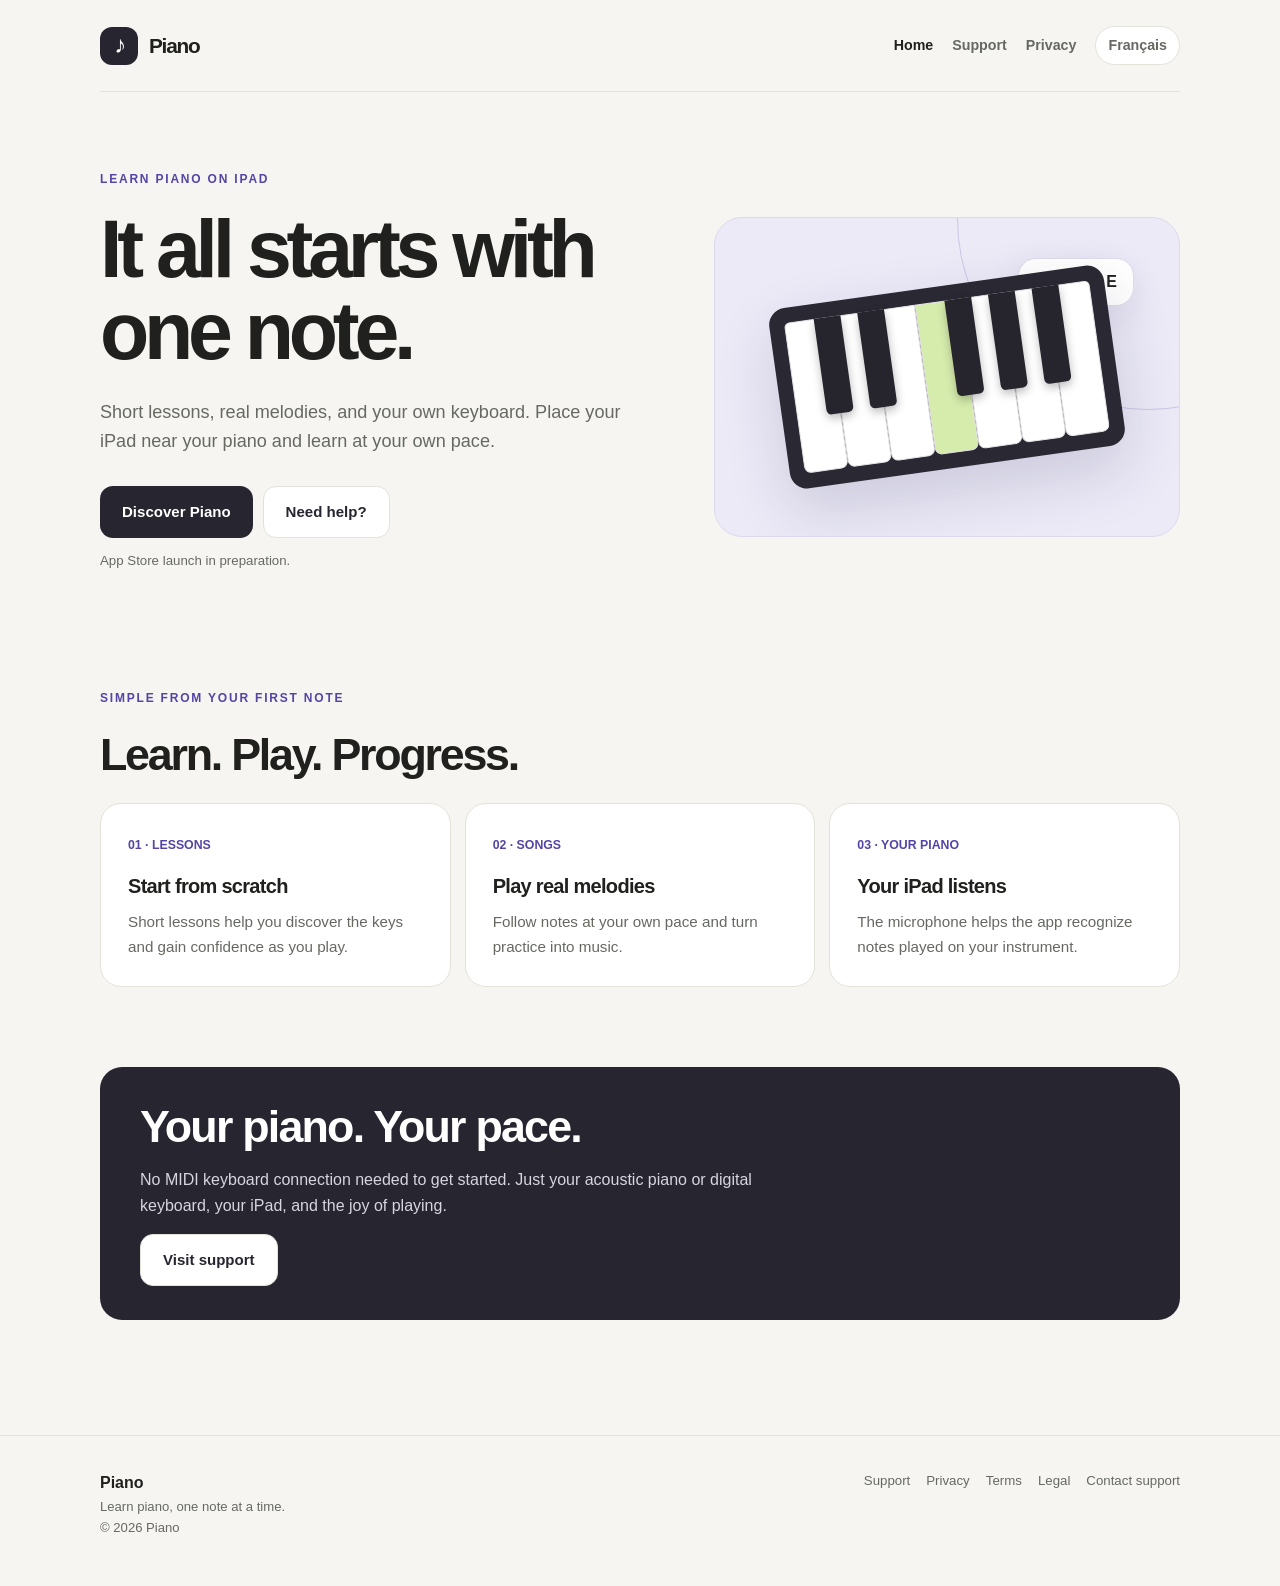
==== piano/en/index.html @ dfc25832 "Add bilingual Piano marketing, support, and legal site" ====
<!doctype html><html lang="en"><head><meta charset="utf-8"><meta name="viewport" content="width=device-width,initial-scale=1"><meta name="theme-color" content="#f6f5f2"><meta name="description" content="Learn piano with short lessons, guided songs, and real-time note recognition on your iPad."><title>Learn Piano by Playing · Piano</title><link rel="stylesheet" href="../styles.css"><link rel="canonical" href="https://maximousse2a.github.io/piano/en/index.html"><link rel="alternate" hreflang="fr" href="https://maximousse2a.github.io/piano/fr/index.html"><link rel="alternate" hreflang="en" href="https://maximousse2a.github.io/piano/en/index.html"></head><body><div class="wrap"><nav class="nav" aria-label="Main navigation"><a class="brand" href="index.html"><span class="logo" aria-hidden="true">♪</span><span>Piano</span></a><div class="menu"><a aria-current="page" href="index.html">Home</a><a  href="support.html">Support</a><a  href="privacy.html">Privacy</a><a class="lang" href="../fr/index.html" lang="fr">Français</a></div></nav></div><main class="wrap"><div class="hero"><div><p class="eyebrow">Learn piano on iPad</p><h1>It all starts with one note.</h1><p class="lead">Short lessons, real melodies, and your own keyboard. Place your iPad near your piano and learn at your own pace.</p><div class="actions"><a href="#how-it-works" class="button">Discover Piano</a><a href="support.html" class="button alt">Need help?</a></div><p class="status">App Store launch in preparation.</p></div><div class="stage" aria-label="Illustration d'un clavier de piano"><div class="floating">♪ &nbsp; C · D · E</div><div class="piano" aria-hidden="true"><div class="key black"></div><div class="key black"></div><div class="key"></div><div class="key black active"></div><div class="key black"></div><div class="key black"></div><div class="key"></div></div></div></div><section id="how-it-works" class="section"><p class="eyebrow">Simple from your first note</p><h2>Learn. Play. Progress.</h2><div class="grid"><article class="feature"><span class="num">01 · LESSONS</span><h3>Start from scratch</h3><p>Short lessons help you discover the keys and gain confidence as you play.</p></article><article class="feature"><span class="num">02 · SONGS</span><h3>Play real melodies</h3><p>Follow notes at your own pace and turn practice into music.</p></article><article class="feature"><span class="num">03 · YOUR PIANO</span><h3>Your iPad listens</h3><p>The microphone helps the app recognize notes played on your instrument.</p></article></div></section><section class="section"><div class="callout"><h2>Your piano. Your pace.</h2><p>No MIDI keyboard connection needed to get started. Just your acoustic piano or digital keyboard, your iPad, and the joy of playing.</p><a href="support.html" class="button alt">Visit support</a></div></section></main><footer><div class="wrap footrow"><div><strong>Piano</strong><div class="small">Learn piano, one note at a time.</div><div class="small">© 2026 Piano</div></div><div class="footlinks"><a href="support.html">Support</a><a href="privacy.html">Privacy</a><a href="terms.html">Terms</a><a href="legal.html">Legal</a><a href="mailto:maxime.pietri@icloud.com">Contact support</a></div></div></footer></body></html>
---- piano/styles.css ----
:root{--bg:#f6f5f2;--paper:#fff;--text:#20211e;--muted:#666962;--line:#e3e2da;--ink:#262530;--violet:#5445a5;--pale:#eceaf7;--lime:#d6ecad}
*{box-sizing:border-box}html{scroll-behavior:smooth}body{margin:0;background:var(--bg);color:var(--text);font-family:-apple-system,BlinkMacSystemFont,"Segoe UI",Inter,Arial,sans-serif;line-height:1.6}
a{color:var(--violet);text-underline-offset:3px}.wrap{width:min(1080px,calc(100% - 40px));margin:auto}.nav{display:flex;align-items:center;justify-content:space-between;gap:22px;min-height:92px;border-bottom:1px solid var(--line)}.brand{display:inline-flex;align-items:center;gap:11px;font-weight:800;font-size:1.3rem;letter-spacing:-.06em;color:var(--text);text-decoration:none}.logo{display:inline-flex;align-items:center;justify-content:center;width:38px;height:38px;border-radius:12px;background:var(--ink);color:#fff;font-size:1.5rem;letter-spacing:-.08em}.menu{display:flex;align-items:center;gap:19px;flex-wrap:wrap}.menu a{font-size:.89rem;color:var(--muted);text-decoration:none;font-weight:650}.menu a:hover,.menu a[aria-current=page]{color:var(--text)}.lang{border:1px solid var(--line);background:white;border-radius:100px;padding:7px 12px}
.hero{display:grid;grid-template-columns:1.2fr 1fr;align-items:center;gap:55px;min-height:550px;padding:78px 0 95px}.eyebrow{text-transform:uppercase;letter-spacing:.15em;color:var(--violet);font-size:.75rem;font-weight:800;margin:0 0 20px}.hero h1{font-size:clamp(3.1rem,6.3vw,5.3rem);line-height:1.01;letter-spacing:-.065em;margin:0 0 26px}.lead{font-size:1.13rem;color:var(--muted);max-width:560px;margin:0 0 28px}.button{display:inline-flex;align-items:center;justify-content:center;padding:13px 22px;border-radius:13px;text-decoration:none;font-weight:700;font-size:.94rem;background:var(--ink);color:#fff}.button.alt{background:#fff;color:var(--ink);border:1px solid var(--line)}.actions{display:flex;flex-wrap:wrap;gap:10px;margin-top:30px}.status{font-size:.83rem;color:var(--muted);margin-top:12px}.stage{background:var(--pale);border:1px solid #ddd9ed;border-radius:28px;padding:34px 22px;min-height:320px;display:flex;justify-content:center;align-items:center;position:relative;overflow:hidden}.stage:before{content:"";position:absolute;width:380px;height:380px;border:1px solid rgba(84,69,165,.22);border-radius:50%;top:-190px;right:-160px}.piano{position:relative;display:flex;background:#2a2933;border-radius:17px;padding:15px;box-shadow:0 24px 60px rgba(40,36,82,.16);transform:rotate(-8deg)}.key{width:44px;height:152px;background:white;border:1px solid #e7e5e8;border-radius:0 0 7px 7px;position:relative}.key:first-child{border-radius:5px 0 7px 7px}.key:last-child{border-radius:0 5px 7px 7px}.key.black:after{content:"";position:absolute;z-index:2;width:27px;height:97px;right:-14px;top:-1px;background:#26242d;border-radius:0 0 5px 5px;box-shadow:0 4px 10px #0004}.key.active{background:var(--lime)}.floating{position:absolute;top:40px;right:45px;font-weight:800;background:#fff;padding:10px 16px;border:1px solid #deddeb;border-radius:18px;box-shadow:0 10px 35px #2a215d14}
.section{padding:10px 0 70px}.section h2{font-size:clamp(1.8rem,3.6vw,2.8rem);letter-spacing:-.05em;line-height:1.12;margin:0 0 24px}.grid{display:grid;grid-template-columns:repeat(3,1fr);gap:14px}.feature{padding:27px;border:1px solid var(--line);border-radius:21px;background:var(--paper)}.feature .num{color:var(--violet);font-size:.77rem;font-weight:800}.feature h3{font-size:1.25rem;letter-spacing:-.035em;line-height:1.2;margin:18px 0 12px}.feature p{color:var(--muted);margin:0;font-size:.95rem}.callout{padding:34px 40px;border-radius:22px;background:var(--ink);color:white}.callout h2{margin:0 0 10px;letter-spacing:-.04em}.callout p{color:#d6d5e0;max-width:680px}
footer{border-top:1px solid var(--line);padding:34px 0 48px;margin-top:45px}.footrow{display:flex;justify-content:space-between;align-items:flex-start;gap:24px}.footlinks{display:flex;gap:16px;flex-wrap:wrap}.footlinks a{font-size:.83rem;color:var(--muted);text-decoration:none}.small{font-size:.82rem;color:var(--muted)}
.doc{max-width:810px;padding-top:56px;padding-bottom:40px}.doc h1{font-size:clamp(2.4rem,5vw,3.6rem);line-height:1.08;letter-spacing:-.05em;margin:0 0 18px}.doc h2{font-size:1.25rem;margin:35px 0 11px;letter-spacing:-.02em}.doc p,.doc li{color:#4c4e4a}.doc li{margin-bottom:9px}.doc .intro{font-size:1.1rem;color:var(--muted)}.notice{border:1px solid #e4dcb8;background:#fff9e5;padding:17px 20px;border-radius:13px;margin:30px 0;font-size:.93rem}.faq{background:#fff;border:1px solid var(--line);padding:18px 22px;border-radius:14px;margin:12px 0}.faq h2{margin:0 0 9px;font-size:1.08rem}.faq p{margin:0}
@media(max-width:800px){.hero{grid-template-columns:1fr;gap:24px;padding:50px 0}.stage{min-height:285px}.grid{grid-template-columns:1fr}.nav{align-items:flex-start;padding:18px 0;min-height:auto}.menu{gap:9px;justify-content:flex-end}.menu a{font-size:.81rem}.footrow{flex-direction:column}.piano{transform:rotate(-5deg)}.key{width:35px;height:124px}.key.black:after{width:21px;height:75px;right:-11px}.floating{right:20px;top:21px}.doc{padding-top:33px}}
@media(max-width:480px){.wrap{width:min(100% - 28px,1080px)}.nav{display:block}.menu{justify-content:flex-start;margin-top:16px}.hero h1{font-size:3.35rem}.stage{padding:18px}.key{width:34px}.callout{padding:27px}}
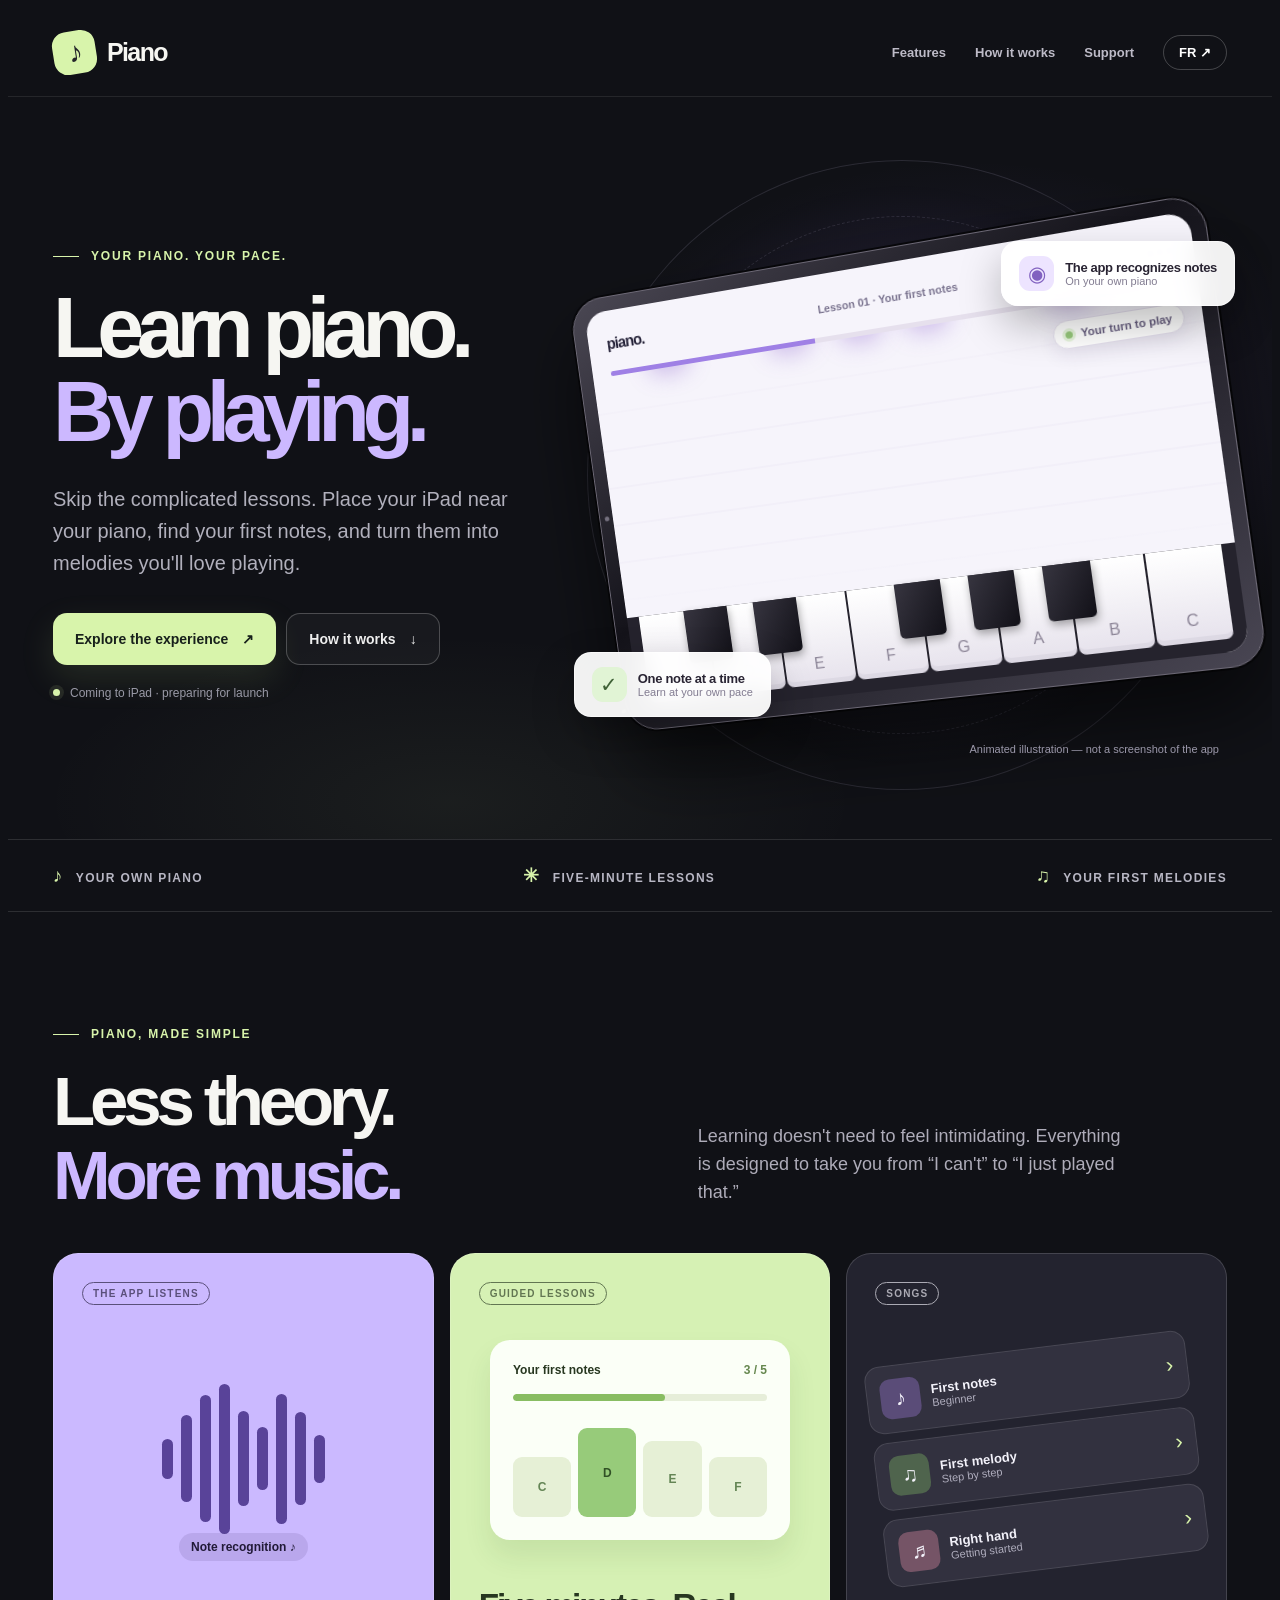
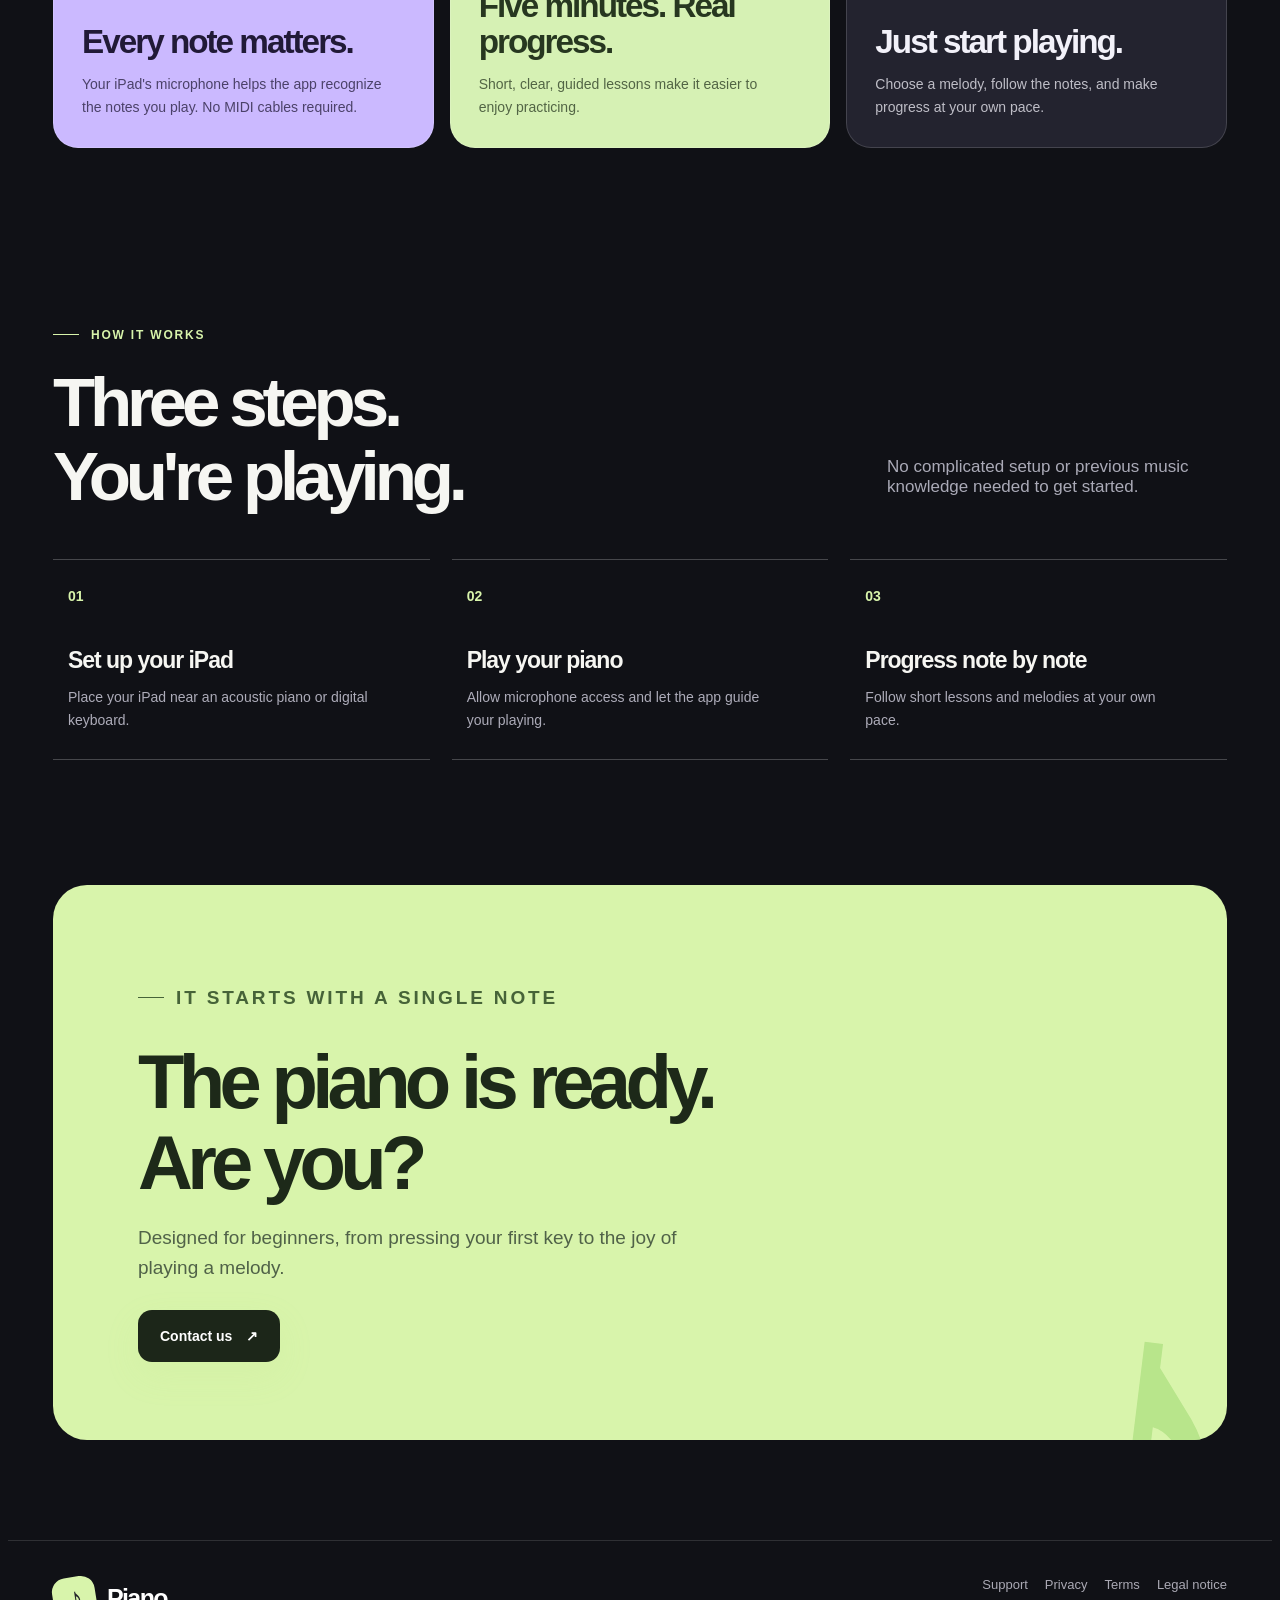
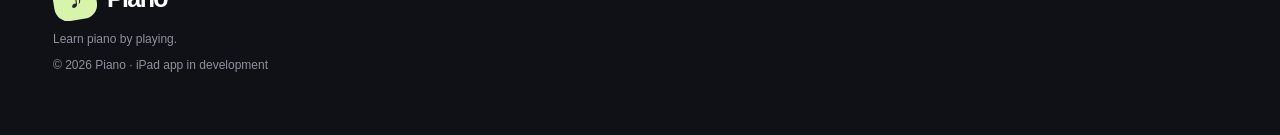
==== commit d6f4629a: "Redesign Piano marketing pages with interactive animated iPad and responsive sections" ====
--- a/piano/en/index.html
+++ b/piano/en/index.html
@@ -1 +1,13 @@
-<!doctype html><html lang="en"><head><meta charset="utf-8"><meta name="viewport" content="width=device-width,initial-scale=1"><meta name="theme-color" content="#f6f5f2"><meta name="description" content="Learn piano with short lessons, guided songs, and real-time note recognition on your iPad."><title>Learn Piano by Playing · Piano</title><link rel="stylesheet" href="../styles.css"><link rel="canonical" href="https://maximousse2a.github.io/piano/en/index.html"><link rel="alternate" hreflang="fr" href="https://maximousse2a.github.io/piano/fr/index.html"><link rel="alternate" hreflang="en" href="https://maximousse2a.github.io/piano/en/index.html"></head><body><div class="wrap"><nav class="nav" aria-label="Main navigation"><a class="brand" href="index.html"><span class="logo" aria-hidden="true">♪</span><span>Piano</span></a><div class="menu"><a aria-current="page" href="index.html">Home</a><a  href="support.html">Support</a><a  href="privacy.html">Privacy</a><a class="lang" href="../fr/index.html" lang="fr">Français</a></div></nav></div><main class="wrap"><div class="hero"><div><p class="eyebrow">Learn piano on iPad</p><h1>It all starts with one note.</h1><p class="lead">Short lessons, real melodies, and your own keyboard. Place your iPad near your piano and learn at your own pace.</p><div class="actions"><a href="#how-it-works" class="button">Discover Piano</a><a href="support.html" class="button alt">Need help?</a></div><p class="status">App Store launch in preparation.</p></div><div class="stage" aria-label="Illustration d'un clavier de piano"><div class="floating">♪ &nbsp; C · D · E</div><div class="piano" aria-hidden="true"><div class="key black"></div><div class="key black"></div><div class="key"></div><div class="key black active"></div><div class="key black"></div><div class="key black"></div><div class="key"></div></div></div></div><section id="how-it-works" class="section"><p class="eyebrow">Simple from your first note</p><h2>Learn. Play. Progress.</h2><div class="grid"><article class="feature"><span class="num">01 · LESSONS</span><h3>Start from scratch</h3><p>Short lessons help you discover the keys and gain confidence as you play.</p></article><article class="feature"><span class="num">02 · SONGS</span><h3>Play real melodies</h3><p>Follow notes at your own pace and turn practice into music.</p></article><article class="feature"><span class="num">03 · YOUR PIANO</span><h3>Your iPad listens</h3><p>The microphone helps the app recognize notes played on your instrument.</p></article></div></section><section class="section"><div class="callout"><h2>Your piano. Your pace.</h2><p>No MIDI keyboard connection needed to get started. Just your acoustic piano or digital keyboard, your iPad, and the joy of playing.</p><a href="support.html" class="button alt">Visit support</a></div></section></main><footer><div class="wrap footrow"><div><strong>Piano</strong><div class="small">Learn piano, one note at a time.</div><div class="small">© 2026 Piano</div></div><div class="footlinks"><a href="support.html">Support</a><a href="privacy.html">Privacy</a><a href="terms.html">Terms</a><a href="legal.html">Legal</a><a href="mailto:maxime.pietri@icloud.com">Contact support</a></div></div></footer></body></html>+<!doctype html><html lang="en"><head><meta charset="utf-8"><meta name="viewport" content="width=device-width,initial-scale=1"><meta name="theme-color" content="#101116"><meta name="description" content="Learn piano with short guided lessons, melodies, and note recognition using your iPad."><title>Piano — Learn Piano by Playing on iPad</title><meta property="og:title" content="Piano — Learn Piano by Playing on iPad"><meta property="og:description" content="Learn piano with short guided lessons, melodies, and note recognition using your iPad."><meta property="og:type" content="website"><meta property="og:url" content="https://maximousse2a.github.io/piano/en/"><link rel="canonical" href="https://maximousse2a.github.io/piano/en/"><link rel="alternate" hreflang="fr" href="https://maximousse2a.github.io/piano/fr/"><link rel="alternate" hreflang="en" href="https://maximousse2a.github.io/piano/en/"><link rel="alternate" hreflang="x-default" href="https://maximousse2a.github.io/piano/en/"><link rel="stylesheet" href="../marketing.css"><script defer src="../marketing.js"></script></head>
+<body class="marketing"><header class="m-header"><div class="m-container m-nav"><a class="m-brand" href="./" aria-label="Piano"><span class="symbol" aria-hidden="true">♪</span>Piano</a><nav class="m-navlinks" aria-label="Main navigation"><a href="#features">Features</a><a href="#how">How it works</a><a href="support.html">Support</a><a class="m-lang" href="../fr/" hreflang="fr" lang="fr" aria-label="Passer en français">FR ↗</a></nav></div></header>
+<main><section class="m-hero"><div class="m-container m-hero-grid"><div class="m-hero-text m-reveal"><p class="m-eyebrow">Your piano. Your pace.</p><h1>Learn piano.<br><em>By playing.</em></h1><p class="m-description">Skip the complicated lessons. Place your iPad near your piano, find your first notes, and turn them into melodies you'll love playing.</p><div class="m-buttons"><a class="m-btn primary" href="#features">Explore the experience <span aria-hidden="true">↗</span></a><a class="m-btn secondary" href="#how">How it works <span aria-hidden="true">↓</span></a></div><div class="m-small-status">Coming to iPad · preparing for launch</div></div>
+<div class="m-scene" aria-label="Animated illustration — not a screenshot of the app"><div class="m-orbit" aria-hidden="true"></div><div class="m-star a" aria-hidden="true">✳</div><div class="m-star b" aria-hidden="true">♫</div><div class="m-ipad"><div class="m-ipad-inside"><div class="m-ipad-head"><strong>piano.</strong><span>Lesson 01 · Your first notes</span><div class="m-ipad-dots" aria-hidden="true"><i></i><i></i><i></i></div></div><div class="m-progress"><i></i></div><div class="m-stage"><span class="m-falling" style="--x:10%;--delay:-1s" aria-hidden="true">C</span><span class="m-falling" style="--x:31%;--delay:-2.8s" aria-hidden="true">D</span><span class="m-falling" style="--x:54%;--delay:-4.1s" aria-hidden="true">E</span><span class="m-falling" style="--x:77%;--delay:-2.2s" aria-hidden="true">G</span><span class="m-falling" style="--x:43%;--delay:-5.3s" aria-hidden="true">A</span><span class="m-feedback" aria-live="polite"><span data-feedback>Your turn to play</span></span></div><div class="m-keys" role="group" aria-label="Animated illustration — not a screenshot of the app"><button class="m-whitekey" type="button" data-piano-key="C" data-black="true" aria-label="Note C">C</button><button class="m-whitekey" type="button" data-piano-key="D" data-black="true" aria-label="Note D">D</button><button class="m-whitekey" type="button" data-piano-key="E"  aria-label="Note E">E</button><button class="m-whitekey" type="button" data-piano-key="F" data-black="true" aria-label="Note F">F</button><button class="m-whitekey" type="button" data-piano-key="G" data-black="true" aria-label="Note G">G</button><button class="m-whitekey" type="button" data-piano-key="A" data-black="true" aria-label="Note A">A</button><button class="m-whitekey" type="button" data-piano-key="B"  aria-label="Note B">B</button><button class="m-whitekey" type="button" data-piano-key="C"  aria-label="Note C">C</button></div></div></div>
+<div class="m-floatcard one"><span class="m-ficon" aria-hidden="true">✓</span><div><strong>One note at a time</strong><small>Learn at your own pace</small></div></div><div class="m-floatcard two"><span class="m-ficon" aria-hidden="true">◉</span><div><strong>The app recognizes notes</strong><small>On your own piano</small></div></div><span class="m-illustration-label">Animated illustration — not a screenshot of the app</span></div></div></section>
+<div class="m-strip"><div class="m-container"><p><span aria-hidden="true">♪</span>Your own piano</p><p><span aria-hidden="true">✳</span>Five-minute lessons</p><p><span aria-hidden="true">♫</span>Your first melodies</p></div></div>
+<section class="m-section m-container" id="features"><div class="m-section-head m-reveal"><div><p class="m-eyebrow">Piano, made simple</p><h2>Less theory.<br><em>More music.</em></h2></div><p>Learning doesn't need to feel intimidating. Everything is designed to take you from “I can't” to “I just played that.”</p></div><div class="m-grid">
+<article class="m-feature purple m-reveal"><span class="m-tag">THE APP LISTENS</span><div class="m-visual"><div class="m-wave" aria-hidden="true"><i style="--h:40px;--d:0s"></i><i style="--h:87px;--d:-0.17s"></i><i style="--h:127px;--d:-0.34s"></i><i style="--h:150px;--d:-0.51s"></i><i style="--h:95px;--d:-0.68s"></i><i style="--h:63px;--d:-0.8500000000000001s"></i><i style="--h:130px;--d:-1.02s"></i><i style="--h:93px;--d:-1.1900000000000002s"></i><i style="--h:48px;--d:-1.36s"></i></div><span class="m-wave-label">Note recognition ♪</span></div><div><h3>Every note matters.</h3><p>Your iPad's microphone helps the app recognize the notes you play. No MIDI cables required.</p></div></article>
+<article class="m-feature lime m-reveal"><span class="m-tag">GUIDED LESSONS</span><div class="m-visual"><div class="m-lesson-preview"><div class="m-lesson-top"><strong>Your first notes</strong><span>3 / 5</span></div><div class="m-lesson-meter"><i></i></div><div class="m-lesson-notes" aria-hidden="true"><b>C</b><b>D</b><b>E</b><b>F</b></div></div></div><div><h3>Five minutes. Real progress.</h3><p>Short, clear, guided lessons make it easier to enjoy practicing.</p></div></article>
+<article class="m-feature night m-reveal"><span class="m-tag">SONGS</span><div class="m-visual"><div class="m-tracklist"><div class="m-track"><div class="m-track-icon" aria-hidden="true">♪</div><div><strong>First notes</strong><small>Beginner</small></div><span aria-hidden="true">›</span></div><div class="m-track"><div class="m-track-icon" aria-hidden="true">♫</div><div><strong>First melody</strong><small>Step by step</small></div><span aria-hidden="true">›</span></div><div class="m-track"><div class="m-track-icon" aria-hidden="true">♬</div><div><strong>Right hand</strong><small>Getting started</small></div><span aria-hidden="true">›</span></div></div></div><div><h3>Just start playing.</h3><p>Choose a melody, follow the notes, and make progress at your own pace.</p></div></article></div></section>
+<section class="m-how m-container m-section" id="how"><div class="m-how-top m-reveal"><div><p class="m-eyebrow">How it works</p><h2>Three steps.<br>You're playing.</h2></div><p>No complicated setup or previous music knowledge needed to get started.</p></div><div class="m-steps"><article class="m-step m-reveal"><div class="m-step-number">01</div><h3>Set up your iPad</h3><p>Place your iPad near an acoustic piano or digital keyboard.</p></article><article class="m-step m-reveal"><div class="m-step-number">02</div><h3>Play your piano</h3><p>Allow microphone access and let the app guide your playing.</p></article><article class="m-step m-reveal"><div class="m-step-number">03</div><h3>Progress note by note</h3><p>Follow short lessons and melodies at your own pace.</p></article></div></section>
+<section class="m-container"><div class="m-final m-reveal"><div class="m-final-content"><p class="m-eyebrow">It starts with a single note</p><h2>The piano is ready.<br>Are you?</h2><p>Designed for beginners, from pressing your first key to the joy of playing a melody.</p><a class="m-btn primary" href="mailto:maxime.pietri@icloud.com?subject=Piano">Contact us <span aria-hidden="true">↗</span></a></div></div></section></main>
+<footer class="m-footer"><div class="m-container"><div class="m-footer-inner"><div><a class="m-brand" href="./"><span class="symbol" aria-hidden="true">♪</span>Piano</a><div class="m-footer-note">Learn piano by playing.</div></div><nav class="m-footer-links" aria-label="Useful links"><a href="support.html">Support</a><a href="privacy.html">Privacy</a><a href="terms.html">Terms</a><a href="legal.html">Legal notice</a></nav></div><div class="m-footer-note">© 2026 Piano · iPad app in development</div></div></footer></body></html>
--- a/piano/marketing.css
+++ b/piano/marketing.css
@@ -0,0 +1,30 @@
+
+/* Independent marketing theme: legal and support pages keep styles.css */
+body.marketing{--bg:#101116;--panel:#1c1d25;--line:#34343d;--copy:#f6f6f2;--muted:#b1b0bc;--lilac:#ccb8ff;--lime:#d8f4ab;background:var(--bg);color:var(--copy);font-family:-apple-system,BlinkMacSystemFont,"SF Pro Display",Inter,Arial,sans-serif;overflow-x:hidden}
+.marketing *{box-sizing:border-box}.marketing a{color:inherit}.marketing button{font:inherit}.marketing ::selection{background:#d8f4ab;color:#161619}
+.m-container{max-width:1280px;width:calc(100% - 90px);margin:auto}.m-header{position:relative;z-index:10;border-bottom:1px solid #ffffff16}.m-nav{height:88px;display:flex;align-items:center;justify-content:space-between;gap:24px}.m-brand{display:flex;align-items:center;gap:11px;font-size:25px;font-weight:850;letter-spacing:-.065em;text-decoration:none}.m-brand .symbol{display:grid;place-items:center;width:43px;height:43px;background:var(--lime);color:#24252a;border-radius:14px;font-size:29px;transform:rotate(-9deg)}.m-navlinks{display:flex;align-items:center;gap:29px}.m-navlinks a{text-decoration:none;color:#bdbbc7;font-size:13px;font-weight:680;transition:color .2s}.m-navlinks a:hover{color:var(--lime)}.m-navlinks .m-lang{border:1px solid #ffffff38;color:white;border-radius:999px;padding:9px 15px}
+.m-hero{position:relative;isolation:isolate;padding:85px 0 72px;overflow:hidden}.m-hero:before{content:"";z-index:-1;position:absolute;inset:0;background:radial-gradient(ellipse 40% 48% at 76% 45%,#7c5ed12d,transparent 76%),radial-gradient(ellipse 36% 25% at 35% 95%,#d8f4ab0e,transparent 90%);pointer-events:none}.m-hero-grid{display:grid;grid-template-columns:.87fr 1.13fr;gap:25px;align-items:center;min-height:585px}.m-hero-text{position:relative;z-index:5}.m-eyebrow{font-size:12px;text-transform:uppercase;letter-spacing:.15em;font-weight:780;color:var(--lime);display:flex;gap:12px;align-items:center;margin:0 0 24px}.m-eyebrow:before{content:"";width:26px;height:1px;background:currentColor}.m-hero h1{font-size:clamp(60px,6.6vw,104px);font-weight:780;letter-spacing:-.087em;line-height:.99;margin:0 0 28px}.m-hero h1 em,.m-section h2 em{font-style:normal;color:var(--lilac)}.m-description{font-size:clamp(17px,1.7vw,20px);line-height:1.6;max-width:475px;color:var(--muted);margin:0}.m-buttons{display:flex;flex-wrap:wrap;gap:10px;margin:34px 0 21px}.m-btn{min-height:52px;display:inline-flex;align-items:center;gap:14px;padding:14px 22px;text-decoration:none;font-weight:780;border-radius:14px;font-size:14px;transition:transform .24s,background .24s,box-shadow .24s}.m-btn:hover{transform:translateY(-3px)}.m-btn:focus-visible,.m-whitekey:focus-visible{outline:3px solid var(--lilac);outline-offset:3px}.m-btn.primary{background:var(--lime);color:#17201b;box-shadow:0 13px 34px #bce68920}.m-btn.primary:hover{background:#e6ffc1;box-shadow:0 13px 44px #bce68940}.m-btn.secondary{border:1px solid #ffffff39;color:#eee;background:#ffffff09}.m-btn.secondary:hover{background:#ffffff16}.m-small-status{font-size:12px;color:#9a9aa7;display:flex;align-items:center;gap:10px}.m-small-status:before{content:"";height:7px;width:7px;border-radius:50%;background:var(--lime);box-shadow:0 0 0 4px #d8f4ab18}
+.m-scene{position:relative;display:flex;justify-content:center;align-items:center;min-height:545px;perspective:1100px}.m-orbit{position:absolute;width:630px;max-width:110%;aspect-ratio:1;border:1px solid #e0d5ff21;border-radius:50%;background:radial-gradient(circle,#ab8aea22 0%,transparent 66%);animation:breath 7s ease-in-out infinite}.m-orbit:after{content:"";position:absolute;inset:55px;border-radius:50%;border:1px dashed #e0d5ff20}.m-star{position:absolute;font-size:28px;color:var(--lilac);animation:float 6s ease-in-out infinite}.m-star.a{top:28px;right:42px}.m-star.b{bottom:25px;left:40px;animation-delay:-3s;color:var(--lime)}
+.m-ipad{width:min(100%,655px);aspect-ratio:1.43;position:relative;z-index:2;background:linear-gradient(150deg,#4a4753,#14131a 43%,#494653);border:1px solid #6c6875;padding:14px;border-radius:34px;box-shadow:0 40px 80px #0009,0 0 0 2px #08080b;transform:rotate(-8deg) rotateY(-9deg);animation:device 8s ease-in-out infinite}.m-ipad:before{content:"";position:absolute;left:5px;top:50%;width:5px;height:5px;border-radius:50%;background:#75717f}.m-ipad-inside{height:100%;display:flex;flex-direction:column;background:#f6f4fb;color:#262339;border-radius:22px;overflow:hidden}.m-ipad-head{height:63px;display:flex;align-items:center;justify-content:space-between;gap:9px;padding:12px 20px 6px}.m-ipad-head strong{letter-spacing:-.06em;font-size:16px}.m-ipad-head span{font-size:11px;color:#79728e;font-weight:690}.m-ipad-dots{display:flex;gap:4px}.m-ipad-dots i{width:5px;height:5px;background:#d4cfe3;border-radius:50%}.m-ipad-dots i:first-child{background:#9e7ee2}.m-progress{height:5px;background:#e6e0ed;margin:0 20px;border-radius:99px;overflow:hidden}.m-progress i{display:block;width:38%;height:100%;background:#9f80e5}
+.m-stage{flex:1;position:relative;overflow:hidden;background:repeating-linear-gradient(to bottom,transparent 0,transparent 37px,#6f57a810 38px,transparent 39px)}.m-stage:before{content:"";position:absolute;inset:0;background:linear-gradient(#f6f4fb 0%,transparent 25%,transparent 72%,#f6f4fb 100%)}.m-falling{position:absolute;top:-80px;left:var(--x);width:43px;height:75px;background:linear-gradient(135deg,#bb9aff,#7a58c4);color:white;border-radius:12px;display:grid;place-items:center;font-size:15px;font-weight:850;box-shadow:0 10px 24px #8458ce66;animation:fall 5.9s linear infinite;animation-delay:var(--delay)}.m-falling:nth-of-type(2n){background:linear-gradient(135deg,#daaaf9,#ae80e1)}.m-feedback{position:absolute;top:17px;right:17px;border-radius:100px;padding:7px 11px;background:white;border:1px solid #e5e0ee;display:flex;align-items:center;gap:8px;color:#675e7f;font-weight:780;font-size:11px;box-shadow:0 6px 18px #34255c18}.m-feedback:before{content:"";width:7px;height:7px;border-radius:50%;background:#96c87b;box-shadow:0 0 0 3px #e6f5dc}
+.m-keys{height:104px;background:#25232d;display:grid;grid-template-columns:repeat(8,1fr);gap:2px;padding:0 13px 13px}.m-whitekey{border:0;position:relative;background:linear-gradient(180deg,#fff,#e6e2ec);color:#8c8597;border-radius:0 0 7px 7px;cursor:pointer;font-size:12px;font-weight:790;padding:0 0 12px;display:flex;align-items:flex-end;justify-content:center;box-shadow:inset 0 -5px 0 #aca3b72a;transition:background .16s,transform .16s}.m-whitekey:hover,.m-whitekey.is-playing{background:#d8f4ab;color:#314d28;transform:translateY(2px)}.m-whitekey[data-black=true]:before{content:"";pointer-events:none;position:absolute;top:0;right:-32%;width:64%;height:60%;border-radius:0 0 5px 5px;z-index:3;background:linear-gradient(120deg,#373540,#111017);box-shadow:1px 4px 8px #0005}
+.m-floatcard{position:absolute;z-index:3;display:flex;align-items:center;gap:11px;padding:14px 17px;border:1px solid #ffffff99;background:#fffffff0;color:#292433;backdrop-filter:blur(12px);border-radius:17px;box-shadow:0 18px 42px #0004;animation:float 6s ease-in-out infinite}.m-floatcard strong{font-size:13px;letter-spacing:-.025em;display:block}.m-floatcard small{font-size:11px;color:#827c91;display:block}.m-floatcard .m-ficon{background:#e1f4d5;color:#3f6136;width:35px;height:35px;border-radius:11px;display:grid;place-items:center;font-size:21px}.m-floatcard.one{bottom:30px;left:-4px}.m-floatcard.two{top:39px;right:-8px;animation-delay:-2.5s}.m-floatcard.two .m-ficon{background:#ede4ff;color:#8161c0}.m-illustration-label{position:absolute;z-index:2;bottom:-8px;right:8px;font-size:11px;color:#9b98aa}
+.m-strip{border-block:1px solid #ffffff1f;padding:24px 0}.m-strip .m-container{display:flex;align-items:center;justify-content:space-between;gap:18px}.m-strip p{margin:0;text-transform:uppercase;font-size:12px;letter-spacing:.11em;font-weight:740;color:#b8b7c4}.m-strip p span{font-size:19px;color:var(--lime);margin-right:12px}
+.m-section{padding:115px 0 80px}.m-section-head{display:grid;grid-template-columns:1.05fr .95fr;align-items:end;gap:60px;margin-bottom:40px}.m-section h2{font-size:clamp(45px,5.4vw,72px);letter-spacing:-.075em;line-height:1.07;font-weight:760;margin:0}.m-section-head>p{margin:0 0 6px;color:#aeacb9;font-size:18px;line-height:1.55;max-width:430px}
+.m-grid{display:grid;grid-template-columns:repeat(3,1fr);gap:16px}.m-feature{min-height:495px;border-radius:25px;padding:28px;border:1px solid #ffffff26;display:flex;flex-direction:column;justify-content:space-between;overflow:hidden;transition:transform .3s,border-color .3s}.m-feature:hover{transform:translateY(-7px);border-color:#d8f4ab80}.m-feature.purple{background:#cbb9ff;color:#211a37}.m-feature.lime{background:#d6f1b4;color:#273720}.m-feature.night{background:#23232f;color:#f2f1f9}.m-tag{align-self:flex-start;border:1px solid currentColor;opacity:.66;border-radius:99px;padding:5px 10px;font-size:10px;letter-spacing:.12em;font-weight:770}.m-visual{height:200px;display:flex;align-items:center;justify-content:center;position:relative}.m-feature h3{font-size:clamp(27px,2.6vw,36px);letter-spacing:-.06em;line-height:1.1;margin:12px 0}.m-feature p{opacity:.75;font-size:14px;line-height:1.65;margin:0;max-width:300px}
+.m-wave{display:flex;gap:8px;align-items:center;height:150px}.m-wave i{height:var(--h);width:11px;background:#594399;border-radius:99px;animation:wave 1.7s ease-in-out infinite;animation-delay:var(--d)}.m-wave-label{position:absolute;bottom:-2px;border-radius:99px;padding:7px 12px;background:#4e3c7724;font-size:12px;font-weight:780}
+.m-lesson-preview{width:100%;max-width:300px;background:#fbfff7;border-radius:20px;padding:23px;box-shadow:0 16px 28px #24481918}.m-lesson-top{display:flex;justify-content:space-between;font-size:12px;font-weight:760}.m-lesson-top span{color:#65874e}.m-lesson-meter{height:7px;background:#e6eed9;border-radius:99px;margin:17px 0 27px;overflow:hidden}.m-lesson-meter i{display:block;height:100%;width:60%;background:#88bd62;border-radius:inherit}.m-lesson-notes{display:flex;align-items:end;gap:7px}.m-lesson-notes b{flex:1;height:60px;border-radius:9px;background:#e6f0d6;color:#648555;font-size:12px;display:grid;place-items:center}.m-lesson-notes b:nth-child(2){height:89px;background:#97cb7a;color:#315126}.m-lesson-notes b:nth-child(3){height:76px}
+.m-tracklist{display:flex;flex-direction:column;gap:9px;transform:rotate(-7deg);width:100%}.m-track{display:flex;gap:11px;align-items:center;padding:13px;background:#32313f;border:1px solid #ffffff1c;border-radius:15px}.m-track-icon{width:40px;height:40px;display:grid;place-items:center;border-radius:10px;background:#5a4c78;font-size:21px}.m-track:nth-child(2) .m-track-icon{background:#4f644d}.m-track:nth-child(3) .m-track-icon{background:#755466}.m-track strong{display:block;font-size:13px}.m-track small{display:block;color:#b0aebe;font-size:11px}.m-track>span:last-child{margin-left:auto;font-size:22px;color:#d8f4ab}
+.m-how{padding:100px 0 125px}.m-how-top{display:flex;justify-content:space-between;align-items:end;gap:40px;margin-bottom:45px}.m-how-top>p{max-width:340px;font-size:17px;color:#aaaab7}.m-steps{display:grid;grid-template-columns:repeat(3,1fr);gap:22px}.m-step{border-block:1px solid #ffffff3a;padding:28px 15px}.m-step-number{color:var(--lime);font-size:14px;font-weight:850;margin-bottom:43px}.m-step h3{font-size:23px;line-height:1.2;letter-spacing:-.045em;margin:0 0 12px}.m-step p{color:#adacb9;font-size:14px;line-height:1.6;max-width:310px;margin:0}
+.m-final{position:relative;overflow:hidden;background:#d8f4ab;color:#1d2919;padding:78px 85px;border-radius:34px;min-height:365px;margin:0 auto 100px}.m-final:after{content:"♪";position:absolute;right:-35px;bottom:-260px;font-size:500px;color:#b8e58b;transform:rotate(7deg);pointer-events:none;line-height:1}.m-final-content{position:relative;z-index:1}.m-final h2{font-size:clamp(48px,6vw,76px);line-height:1.07;letter-spacing:-.075em;margin:0}.m-final p{font-size:19px;line-height:1.55;max-width:570px;color:#506248;margin:20px 0 28px}.m-final .m-eyebrow{color:#466338}.m-final .m-btn.primary{background:#1c2619;color:white}
+.m-footer{background:#101116!important;border-top:1px solid #ffffff21!important;margin:0!important;padding:36px 0 55px!important}.m-footer-inner{display:flex;justify-content:space-between;gap:26px}.m-footer-links{display:flex;flex-wrap:wrap;align-items:start;gap:17px}.m-footer-links a{font-size:13px;text-decoration:none;color:#aaa9b4}.m-footer-links a:hover{color:white;text-decoration:underline}.m-footer-note{color:#90909d;font-size:12px;margin-top:12px}.m-footer .m-brand{color:white}
+.motion-ready .m-reveal{opacity:0;transform:translateY(26px);transition:opacity .75s,transform .75s cubic-bezier(.2,1,.2,1)}.motion-ready .m-reveal.visible{opacity:1;transform:none}
+@keyframes device{0%,100%{transform:rotate(-8deg) rotateY(-9deg) translateY(0)}50%{transform:rotate(-7deg) rotateY(-7deg) translateY(-12px)}}
+@keyframes breath{0%,100%{transform:scale(1);opacity:.85}50%{transform:scale(1.04);opacity:1}}
+@keyframes float{0%,100%{transform:translateY(0)}50%{transform:translateY(-13px)}}
+@keyframes fall{0%{transform:translateY(-40px);opacity:0}12%,75%{opacity:1}96%,100%{transform:translateY(230px);opacity:0}}
+@keyframes wave{0%,100%{transform:scaleY(.48)}50%{transform:scaleY(1)}}
+@media(max-width:1020px){.m-container{width:calc(100% - 50px)}.m-hero-grid{grid-template-columns:.9fr 1.1fr}.m-ipad{width:96%}.m-scene{min-height:475px}.m-floatcard{padding:10px 12px}.m-keys{height:85px}.m-falling{height:62px}.m-feature{min-height:480px}}
+@media(max-width:850px){.m-nav{height:75px}.m-navlinks{gap:18px}.m-hero{padding:60px 0 25px}.m-hero-grid{grid-template-columns:1fr}.m-hero h1{font-size:clamp(66px,11vw,96px)}.m-scene{min-height:520px;max-width:730px;width:100%;margin:auto}.m-ipad{width:90%}.m-section-head{grid-template-columns:1fr;gap:20px}.m-grid{grid-template-columns:1fr 1fr}.m-feature.night{grid-column:span 2;min-height:380px}.m-feature.night .m-tracklist{max-width:390px}.m-feature.night .m-visual{justify-content:flex-start}.m-how{padding:80px 0}.m-steps{gap:10px}}
+@media(max-width:600px){.m-container{width:calc(100% - 32px)}.m-nav{min-height:67px;height:auto;align-items:flex-start;padding:15px 0;flex-wrap:wrap;gap:12px}.m-brand{font-size:22px}.m-brand .symbol{width:36px;height:36px;font-size:24px}.m-navlinks{gap:13px;flex-wrap:wrap}.m-navlinks a{font-size:12px}.m-navlinks .m-lang{padding:7px 12px}.m-hero{padding:45px 0 9px}.m-hero h1{font-size:clamp(55px,12vw,79px)}.m-description{font-size:16px}.m-btn{min-height:47px;padding:12px 16px;font-size:13px}.m-scene{min-height:335px}.m-ipad{width:92%;padding:7px;border-radius:19px;transform:rotate(-5deg)}.m-ipad-inside{border-radius:12px}.m-ipad-head{height:40px;padding:6px 10px 4px}.m-ipad-head strong{font-size:11px}.m-ipad-head span{font-size:7px}.m-progress{margin:0 10px;height:3px}.m-falling{height:40px;width:25px;border-radius:7px;font-size:9px}.m-feedback{top:7px;right:7px;padding:4px 7px;font-size:7px}.m-keys{height:62px;padding:0 7px 6px;gap:1px}.m-whitekey{font-size:8px;padding-bottom:5px;border-radius:0 0 4px 4px}.m-orbit{width:350px}.m-orbit:after{inset:30px}.m-floatcard{padding:7px 8px;border-radius:10px;gap:6px}.m-floatcard .m-ficon{width:24px;height:24px;border-radius:6px;font-size:15px}.m-floatcard strong{font-size:9px}.m-floatcard small{font-size:8px}.m-floatcard.one{bottom:5px;left:-2px}.m-floatcard.two{top:13px;right:-3px}.m-illustration-label{bottom:-10px;font-size:9px}.m-strip{padding:18px 0}.m-strip .m-container{flex-direction:column;align-items:flex-start;gap:10px}.m-strip p{font-size:10px}.m-section{padding:75px 0 55px}.m-section h2{font-size:45px}.m-section-head p{font-size:16px}.m-grid{grid-template-columns:1fr}.m-feature,.m-feature.night{grid-column:auto;min-height:425px;padding:23px}.m-feature.night .m-visual{justify-content:center}.m-how{padding:65px 0}.m-how-top{display:block}.m-how-top>p{font-size:16px}.m-steps{grid-template-columns:1fr}.m-step{padding:23px 5px}.m-step-number{margin-bottom:14px}.m-final{padding:46px 26px;border-radius:24px;min-height:345px;margin-bottom:65px}.m-final h2{font-size:47px}.m-final p{font-size:16px}.m-final:after{font-size:345px;bottom:-165px}.m-footer-inner{flex-direction:column}.m-footer-links{gap:12px 17px}}
+@media(prefers-reduced-motion:reduce){.marketing *,.marketing *:before,.marketing *:after{animation-duration:.01ms!important;animation-iteration-count:1!important;transition-duration:.01ms!important;scroll-behavior:auto!important}.motion-ready .m-reveal{opacity:1!important;transform:none!important}}
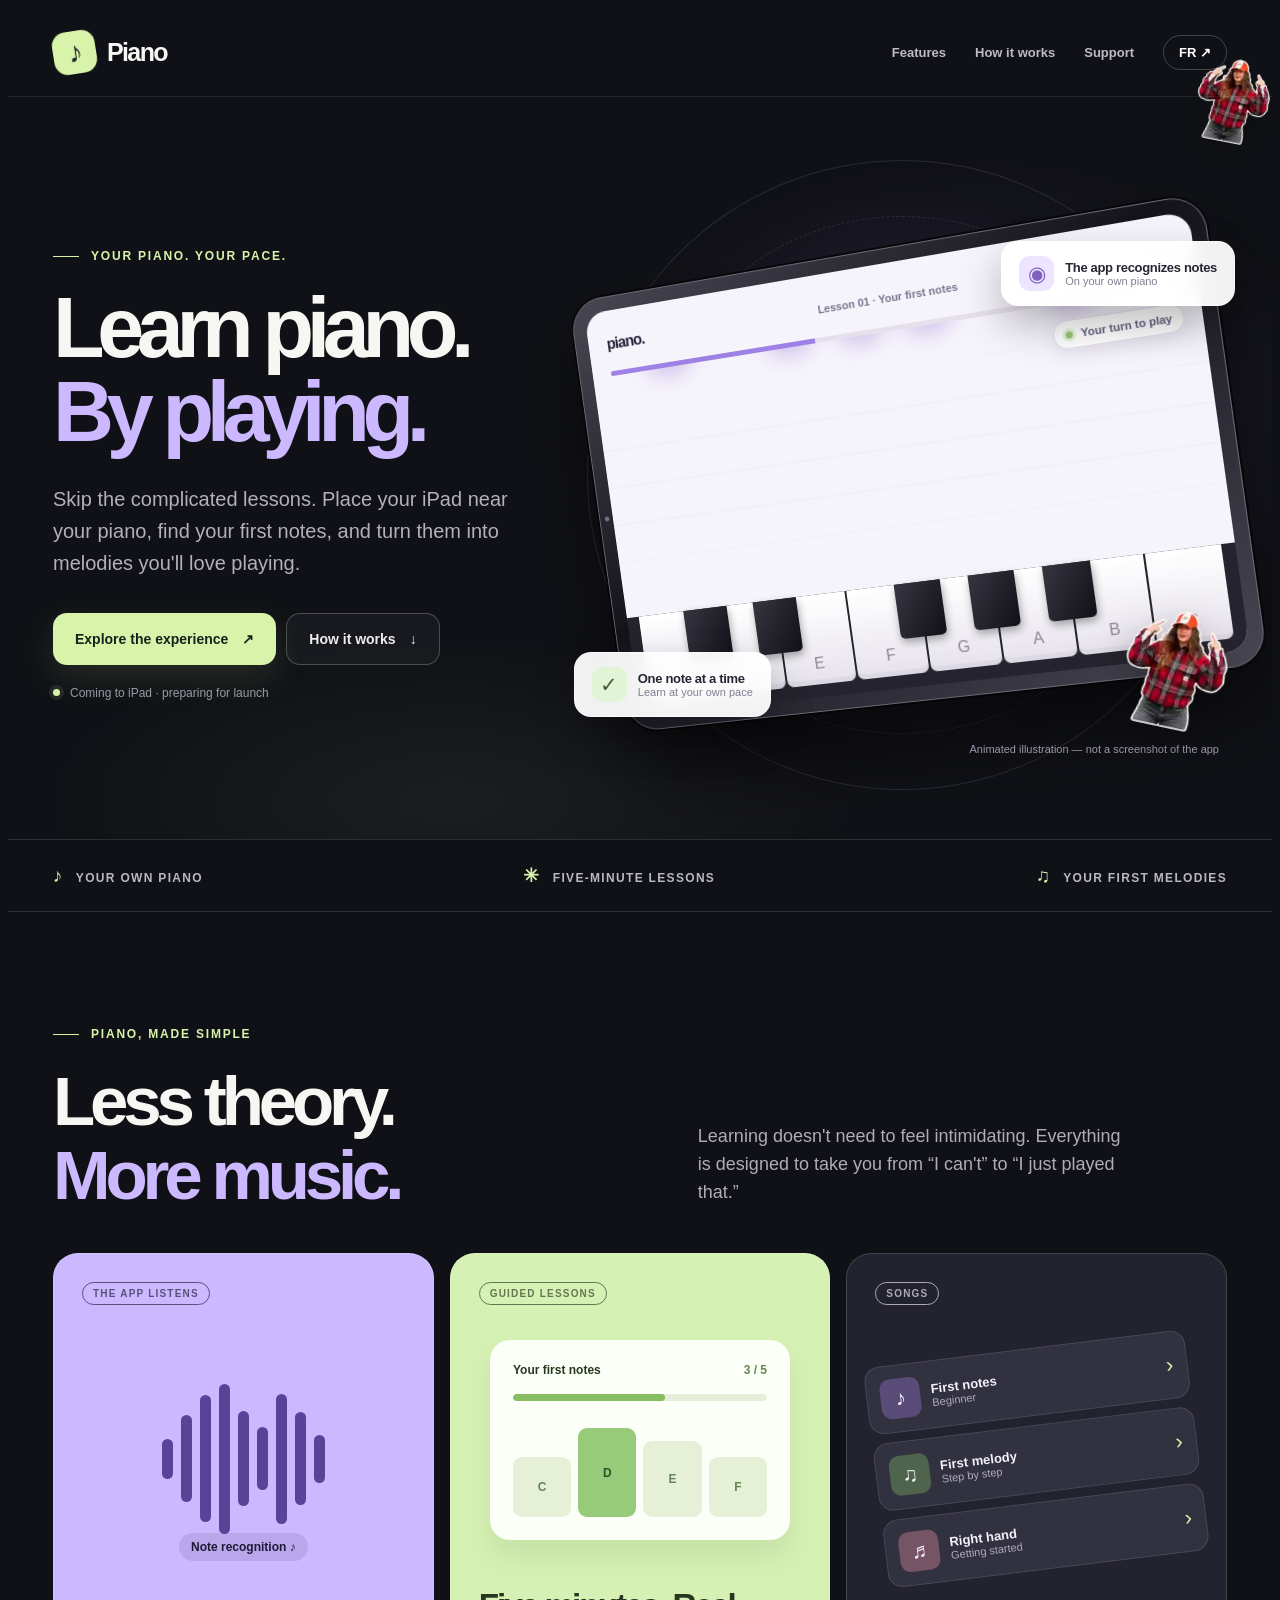
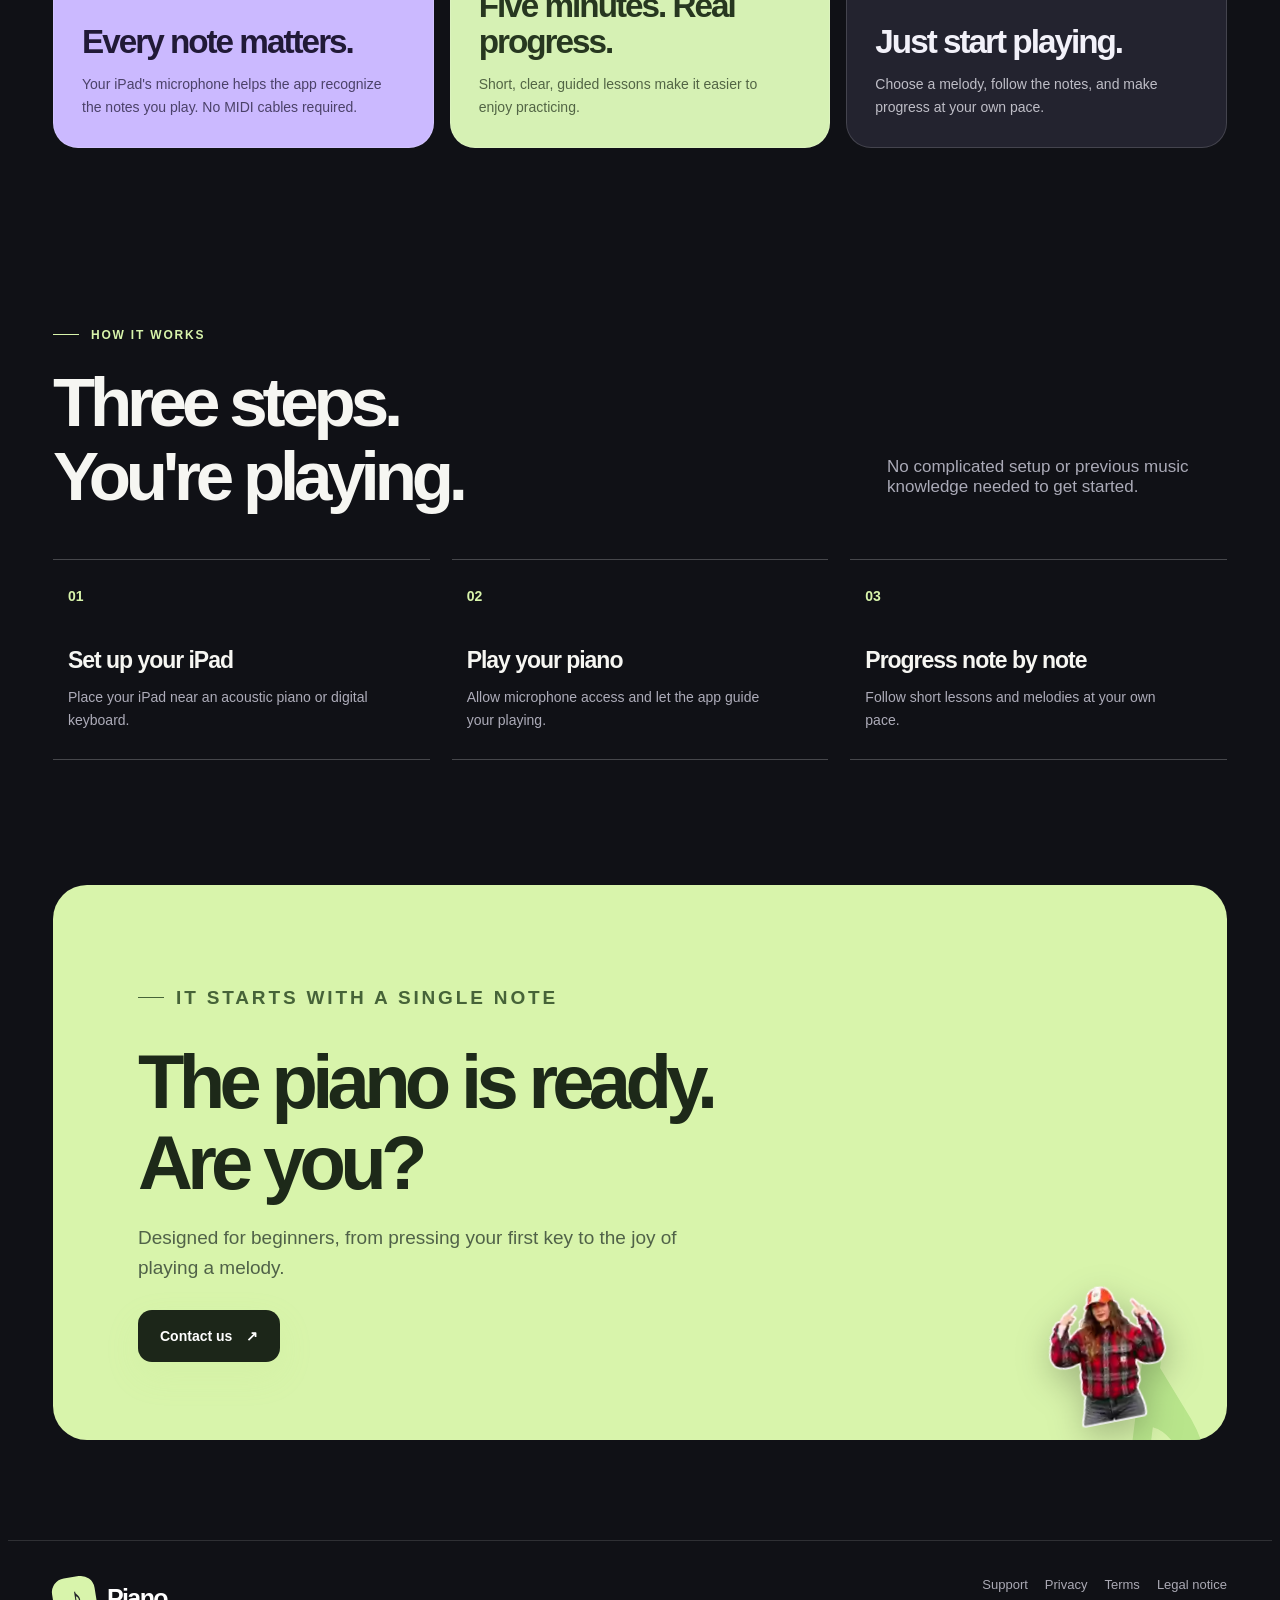
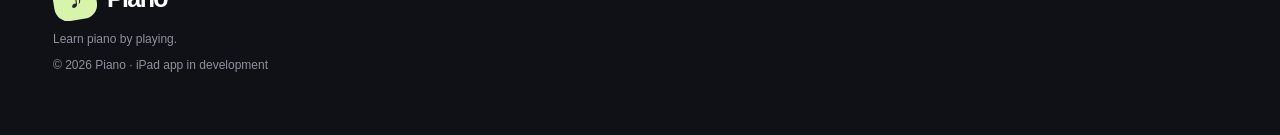
==== commit c8ff1b5f: "Add transparent illustrated sticker Easter eggs to Piano FR and EN landing pages" ====
--- a/piano/en/index.html
+++ b/piano/en/index.html
@@ -2,12 +2,12 @@
 <body class="marketing"><header class="m-header"><div class="m-container m-nav"><a class="m-brand" href="./" aria-label="Piano"><span class="symbol" aria-hidden="true">♪</span>Piano</a><nav class="m-navlinks" aria-label="Main navigation"><a href="#features">Features</a><a href="#how">How it works</a><a href="support.html">Support</a><a class="m-lang" href="../fr/" hreflang="fr" lang="fr" aria-label="Passer en français">FR ↗</a></nav></div></header>
 <main><section class="m-hero"><div class="m-container m-hero-grid"><div class="m-hero-text m-reveal"><p class="m-eyebrow">Your piano. Your pace.</p><h1>Learn piano.<br><em>By playing.</em></h1><p class="m-description">Skip the complicated lessons. Place your iPad near your piano, find your first notes, and turn them into melodies you'll love playing.</p><div class="m-buttons"><a class="m-btn primary" href="#features">Explore the experience <span aria-hidden="true">↗</span></a><a class="m-btn secondary" href="#how">How it works <span aria-hidden="true">↓</span></a></div><div class="m-small-status">Coming to iPad · preparing for launch</div></div>
 <div class="m-scene" aria-label="Animated illustration — not a screenshot of the app"><div class="m-orbit" aria-hidden="true"></div><div class="m-star a" aria-hidden="true">✳</div><div class="m-star b" aria-hidden="true">♫</div><div class="m-ipad"><div class="m-ipad-inside"><div class="m-ipad-head"><strong>piano.</strong><span>Lesson 01 · Your first notes</span><div class="m-ipad-dots" aria-hidden="true"><i></i><i></i><i></i></div></div><div class="m-progress"><i></i></div><div class="m-stage"><span class="m-falling" style="--x:10%;--delay:-1s" aria-hidden="true">C</span><span class="m-falling" style="--x:31%;--delay:-2.8s" aria-hidden="true">D</span><span class="m-falling" style="--x:54%;--delay:-4.1s" aria-hidden="true">E</span><span class="m-falling" style="--x:77%;--delay:-2.2s" aria-hidden="true">G</span><span class="m-falling" style="--x:43%;--delay:-5.3s" aria-hidden="true">A</span><span class="m-feedback" aria-live="polite"><span data-feedback>Your turn to play</span></span></div><div class="m-keys" role="group" aria-label="Animated illustration — not a screenshot of the app"><button class="m-whitekey" type="button" data-piano-key="C" data-black="true" aria-label="Note C">C</button><button class="m-whitekey" type="button" data-piano-key="D" data-black="true" aria-label="Note D">D</button><button class="m-whitekey" type="button" data-piano-key="E"  aria-label="Note E">E</button><button class="m-whitekey" type="button" data-piano-key="F" data-black="true" aria-label="Note F">F</button><button class="m-whitekey" type="button" data-piano-key="G" data-black="true" aria-label="Note G">G</button><button class="m-whitekey" type="button" data-piano-key="A" data-black="true" aria-label="Note A">A</button><button class="m-whitekey" type="button" data-piano-key="B"  aria-label="Note B">B</button><button class="m-whitekey" type="button" data-piano-key="C"  aria-label="Note C">C</button></div></div></div>
-<div class="m-floatcard one"><span class="m-ficon" aria-hidden="true">✓</span><div><strong>One note at a time</strong><small>Learn at your own pace</small></div></div><div class="m-floatcard two"><span class="m-ficon" aria-hidden="true">◉</span><div><strong>The app recognizes notes</strong><small>On your own piano</small></div></div><span class="m-illustration-label">Animated illustration — not a screenshot of the app</span></div></div></section>
+<div class="m-floatcard one"><span class="m-ficon" aria-hidden="true">✓</span><div><strong>One note at a time</strong><small>Learn at your own pace</small></div></div><div class="m-floatcard two"><span class="m-ficon" aria-hidden="true">◉</span><div><strong>The app recognizes notes</strong><small>On your own piano</small></div></div><button type="button" class="m-sticker m-sticker-hero" aria-label="A hidden hello" data-sticker data-sticker-lang="en" title="A hidden hello"><img src="../assets/istanbul-sticker.webp" width="165" height="162" alt="" loading="eager" decoding="async"></button><span class="m-illustration-label">Animated illustration — not a screenshot of the app</span></div></div></section>
 <div class="m-strip"><div class="m-container"><p><span aria-hidden="true">♪</span>Your own piano</p><p><span aria-hidden="true">✳</span>Five-minute lessons</p><p><span aria-hidden="true">♫</span>Your first melodies</p></div></div>
 <section class="m-section m-container" id="features"><div class="m-section-head m-reveal"><div><p class="m-eyebrow">Piano, made simple</p><h2>Less theory.<br><em>More music.</em></h2></div><p>Learning doesn't need to feel intimidating. Everything is designed to take you from “I can't” to “I just played that.”</p></div><div class="m-grid">
-<article class="m-feature purple m-reveal"><span class="m-tag">THE APP LISTENS</span><div class="m-visual"><div class="m-wave" aria-hidden="true"><i style="--h:40px;--d:0s"></i><i style="--h:87px;--d:-0.17s"></i><i style="--h:127px;--d:-0.34s"></i><i style="--h:150px;--d:-0.51s"></i><i style="--h:95px;--d:-0.68s"></i><i style="--h:63px;--d:-0.8500000000000001s"></i><i style="--h:130px;--d:-1.02s"></i><i style="--h:93px;--d:-1.1900000000000002s"></i><i style="--h:48px;--d:-1.36s"></i></div><span class="m-wave-label">Note recognition ♪</span></div><div><h3>Every note matters.</h3><p>Your iPad's microphone helps the app recognize the notes you play. No MIDI cables required.</p></div></article>
+<article class="m-feature purple m-reveal"><button type="button" class="m-sticker m-sticker-feature" aria-label="A little encouragement" data-sticker data-sticker-lang="en" title="A little encouragement"><img src="../assets/istanbul-sticker.webp" width="165" height="162" alt="" loading="lazy" decoding="async"></button><span class="m-tag">THE APP LISTENS</span><div class="m-visual"><div class="m-wave" aria-hidden="true"><i style="--h:40px;--d:0s"></i><i style="--h:87px;--d:-0.17s"></i><i style="--h:127px;--d:-0.34s"></i><i style="--h:150px;--d:-0.51s"></i><i style="--h:95px;--d:-0.68s"></i><i style="--h:63px;--d:-0.8500000000000001s"></i><i style="--h:130px;--d:-1.02s"></i><i style="--h:93px;--d:-1.1900000000000002s"></i><i style="--h:48px;--d:-1.36s"></i></div><span class="m-wave-label">Note recognition ♪</span></div><div><h3>Every note matters.</h3><p>Your iPad's microphone helps the app recognize the notes you play. No MIDI cables required.</p></div></article>
 <article class="m-feature lime m-reveal"><span class="m-tag">GUIDED LESSONS</span><div class="m-visual"><div class="m-lesson-preview"><div class="m-lesson-top"><strong>Your first notes</strong><span>3 / 5</span></div><div class="m-lesson-meter"><i></i></div><div class="m-lesson-notes" aria-hidden="true"><b>C</b><b>D</b><b>E</b><b>F</b></div></div></div><div><h3>Five minutes. Real progress.</h3><p>Short, clear, guided lessons make it easier to enjoy practicing.</p></div></article>
 <article class="m-feature night m-reveal"><span class="m-tag">SONGS</span><div class="m-visual"><div class="m-tracklist"><div class="m-track"><div class="m-track-icon" aria-hidden="true">♪</div><div><strong>First notes</strong><small>Beginner</small></div><span aria-hidden="true">›</span></div><div class="m-track"><div class="m-track-icon" aria-hidden="true">♫</div><div><strong>First melody</strong><small>Step by step</small></div><span aria-hidden="true">›</span></div><div class="m-track"><div class="m-track-icon" aria-hidden="true">♬</div><div><strong>Right hand</strong><small>Getting started</small></div><span aria-hidden="true">›</span></div></div></div><div><h3>Just start playing.</h3><p>Choose a melody, follow the notes, and make progress at your own pace.</p></div></article></div></section>
 <section class="m-how m-container m-section" id="how"><div class="m-how-top m-reveal"><div><p class="m-eyebrow">How it works</p><h2>Three steps.<br>You're playing.</h2></div><p>No complicated setup or previous music knowledge needed to get started.</p></div><div class="m-steps"><article class="m-step m-reveal"><div class="m-step-number">01</div><h3>Set up your iPad</h3><p>Place your iPad near an acoustic piano or digital keyboard.</p></article><article class="m-step m-reveal"><div class="m-step-number">02</div><h3>Play your piano</h3><p>Allow microphone access and let the app guide your playing.</p></article><article class="m-step m-reveal"><div class="m-step-number">03</div><h3>Progress note by note</h3><p>Follow short lessons and melodies at your own pace.</p></article></div></section>
-<section class="m-container"><div class="m-final m-reveal"><div class="m-final-content"><p class="m-eyebrow">It starts with a single note</p><h2>The piano is ready.<br>Are you?</h2><p>Designed for beginners, from pressing your first key to the joy of playing a melody.</p><a class="m-btn primary" href="mailto:maxime.pietri@icloud.com?subject=Piano">Contact us <span aria-hidden="true">↗</span></a></div></div></section></main>
+<section class="m-container"><div class="m-final m-reveal"><div class="m-final-content"><p class="m-eyebrow">It starts with a single note</p><h2>The piano is ready.<br>Are you?</h2><p>Designed for beginners, from pressing your first key to the joy of playing a melody.</p><a class="m-btn primary" href="mailto:maxime.pietri@icloud.com?subject=Piano">Contact us <span aria-hidden="true">↗</span></a></div><button type="button" class="m-sticker m-sticker-final" aria-label="One last surprise" data-sticker data-sticker-lang="en" title="One last surprise"><img src="../assets/istanbul-sticker.webp" width="165" height="162" alt="" loading="lazy" decoding="async"></button></div></section></main>
 <footer class="m-footer"><div class="m-container"><div class="m-footer-inner"><div><a class="m-brand" href="./"><span class="symbol" aria-hidden="true">♪</span>Piano</a><div class="m-footer-note">Learn piano by playing.</div></div><nav class="m-footer-links" aria-label="Useful links"><a href="support.html">Support</a><a href="privacy.html">Privacy</a><a href="terms.html">Terms</a><a href="legal.html">Legal notice</a></nav></div><div class="m-footer-note">© 2026 Piano · iPad app in development</div></div></footer></body></html>
--- a/piano/marketing.css
+++ b/piano/marketing.css
@@ -28,3 +28,13 @@
 @media(max-width:850px){.m-nav{height:75px}.m-navlinks{gap:18px}.m-hero{padding:60px 0 25px}.m-hero-grid{grid-template-columns:1fr}.m-hero h1{font-size:clamp(66px,11vw,96px)}.m-scene{min-height:520px;max-width:730px;width:100%;margin:auto}.m-ipad{width:90%}.m-section-head{grid-template-columns:1fr;gap:20px}.m-grid{grid-template-columns:1fr 1fr}.m-feature.night{grid-column:span 2;min-height:380px}.m-feature.night .m-tracklist{max-width:390px}.m-feature.night .m-visual{justify-content:flex-start}.m-how{padding:80px 0}.m-steps{gap:10px}}
 @media(max-width:600px){.m-container{width:calc(100% - 32px)}.m-nav{min-height:67px;height:auto;align-items:flex-start;padding:15px 0;flex-wrap:wrap;gap:12px}.m-brand{font-size:22px}.m-brand .symbol{width:36px;height:36px;font-size:24px}.m-navlinks{gap:13px;flex-wrap:wrap}.m-navlinks a{font-size:12px}.m-navlinks .m-lang{padding:7px 12px}.m-hero{padding:45px 0 9px}.m-hero h1{font-size:clamp(55px,12vw,79px)}.m-description{font-size:16px}.m-btn{min-height:47px;padding:12px 16px;font-size:13px}.m-scene{min-height:335px}.m-ipad{width:92%;padding:7px;border-radius:19px;transform:rotate(-5deg)}.m-ipad-inside{border-radius:12px}.m-ipad-head{height:40px;padding:6px 10px 4px}.m-ipad-head strong{font-size:11px}.m-ipad-head span{font-size:7px}.m-progress{margin:0 10px;height:3px}.m-falling{height:40px;width:25px;border-radius:7px;font-size:9px}.m-feedback{top:7px;right:7px;padding:4px 7px;font-size:7px}.m-keys{height:62px;padding:0 7px 6px;gap:1px}.m-whitekey{font-size:8px;padding-bottom:5px;border-radius:0 0 4px 4px}.m-orbit{width:350px}.m-orbit:after{inset:30px}.m-floatcard{padding:7px 8px;border-radius:10px;gap:6px}.m-floatcard .m-ficon{width:24px;height:24px;border-radius:6px;font-size:15px}.m-floatcard strong{font-size:9px}.m-floatcard small{font-size:8px}.m-floatcard.one{bottom:5px;left:-2px}.m-floatcard.two{top:13px;right:-3px}.m-illustration-label{bottom:-10px;font-size:9px}.m-strip{padding:18px 0}.m-strip .m-container{flex-direction:column;align-items:flex-start;gap:10px}.m-strip p{font-size:10px}.m-section{padding:75px 0 55px}.m-section h2{font-size:45px}.m-section-head p{font-size:16px}.m-grid{grid-template-columns:1fr}.m-feature,.m-feature.night{grid-column:auto;min-height:425px;padding:23px}.m-feature.night .m-visual{justify-content:center}.m-how{padding:65px 0}.m-how-top{display:block}.m-how-top>p{font-size:16px}.m-steps{grid-template-columns:1fr}.m-step{padding:23px 5px}.m-step-number{margin-bottom:14px}.m-final{padding:46px 26px;border-radius:24px;min-height:345px;margin-bottom:65px}.m-final h2{font-size:47px}.m-final p{font-size:16px}.m-final:after{font-size:345px;bottom:-165px}.m-footer-inner{flex-direction:column}.m-footer-links{gap:12px 17px}}
 @media(prefers-reduced-motion:reduce){.marketing *,.marketing *:before,.marketing *:after{animation-duration:.01ms!important;animation-iteration-count:1!important;transition-duration:.01ms!important;scroll-behavior:auto!important}.motion-ready .m-reveal{opacity:1!important;transform:none!important}}
+
+/* Playful hidden sticker appearances */
+.m-sticker{--sticker-turn:-9deg;position:absolute;z-index:7;display:block;border:0;padding:0;margin:0;background:transparent;cursor:pointer;filter:drop-shadow(0 12px 17px rgba(0,0,0,.25));width:120px;height:auto;aspect-ratio:165/162;transform:rotate(var(--sticker-turn));transform-origin:55% 85%;transition:transform .28s cubic-bezier(.2,.9,.2,1),filter .28s ease;-webkit-tap-highlight-color:transparent}
+.m-sticker img{width:100%;height:auto;display:block;pointer-events:none}.m-sticker:hover,.m-sticker:focus-visible{transform:rotate(5deg) translateY(-9px) scale(1.11);filter:drop-shadow(0 15px 21px rgba(0,0,0,.28))}.m-sticker:focus-visible{outline:3px solid #d8f4ab;outline-offset:4px;border-radius:22px}.m-sticker:active{transform:rotate(-4deg) scale(.94)}
+.m-sticker-hero{right:0;bottom:18px;--sticker-turn:12deg;width:121px}.m-sticker-feature{right:10px;top:59px;width:86px;--sticker-turn:11deg}.m-sticker-final{right:40px;bottom:20px;--sticker-turn:-11deg;width:140px}
+.m-sticker-message{position:fixed;z-index:1000;right:23px;bottom:25px;border-radius:15px;background:#fff;color:#28232e;padding:14px 19px;box-shadow:0 16px 42px #0006;max-width:calc(100vw - 40px);font-size:14px;font-weight:750;border:2px solid #d8f4ab;opacity:0;transform:translateY(15px);pointer-events:none;transition:opacity .22s ease,transform .22s ease}
+.m-sticker-message.show{opacity:1;transform:translateY(0)}
+@media(max-width:850px){.m-sticker-hero{right:10px;bottom:22px;width:108px}.m-sticker-final{width:113px;right:12px;bottom:10px}}
+@media(max-width:600px){.m-sticker-hero{width:66px;right:-2px;bottom:5px}.m-sticker-feature{width:76px;right:12px;top:50px}.m-sticker-final{width:88px;right:5px;bottom:8px}.m-sticker-message{right:12px;bottom:12px;left:12px;text-align:center}}
+@media(prefers-reduced-motion:reduce){.m-sticker,.m-sticker-message{transition:none!important}}
